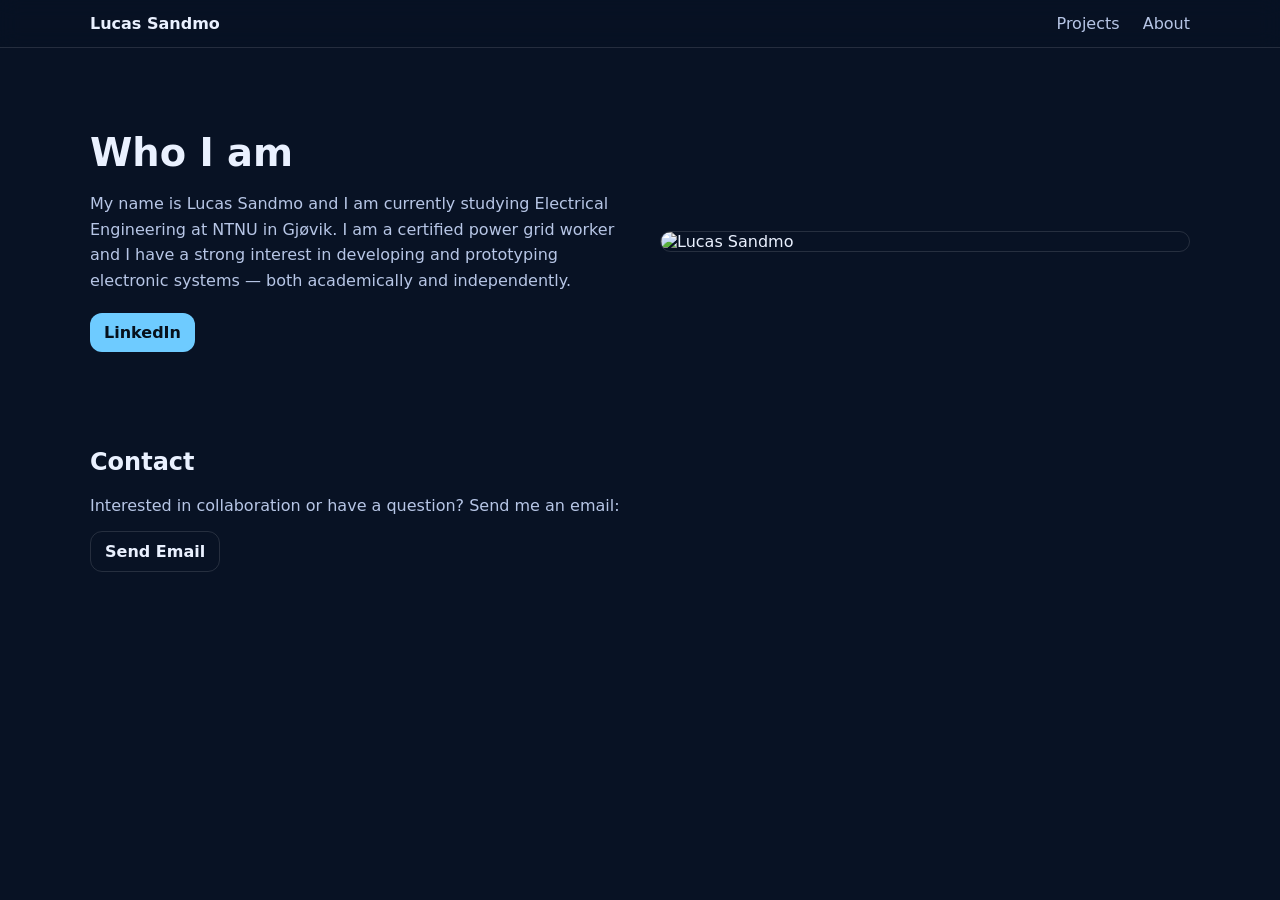
==== about.html @ 6d799c82 "Add about.html with personal information and contact" ====
<!doctype html>
<html lang="no">
<head>
  <meta charset="utf-8" />
  <meta name="viewport" content="width=device-width, initial-scale=1" />
  <title>About – Lucas Sandmo</title>
  <link rel="stylesheet" href="/styles.css" />
</head>
<body>

<header class="topbar">
  <div class="container topbar-inner">
    <a class="brand" href="/">Lucas Sandmo</a>
    <nav class="nav">
      <a href="/#projects">Projects</a>
      <a href="/about.html">About</a>
    </nav>
  </div>
</header>

<main style="padding-top:84px">

  <section class="section">
    <div class="container" style="display:grid;grid-template-columns:1fr 1fr;gap:40px;align-items:center">

      <div>
        <h1 style="font-size:clamp(30px,3vw,44px);margin:0 0 12px">Who I am</h1>

        <p style="color:var(--muted);line-height:1.6">
          My name is Lucas Sandmo and I am currently studying Electrical Engineering at NTNU in Gjøvik.
          I am a certified power grid worker and I have a strong interest in developing and prototyping
          electronic systems — both academically and independently.
        </p>

        <div style="margin-top:20px">
          <a class="btn" href="https://www.linkedin.com" target="_blank">LinkedIn</a>
        </div>
      </div>

      <div style="border-radius:26px;overflow:hidden;border:1px solid var(--border)">
        <img src="/assets/img/profile.jpg" alt="Lucas Sandmo"
             style="width:100%;display:block;object-fit:cover;max-height:500px">
      </div>

    </div>
  </section>

  <section class="section">
    <div class="container">
      <h2>Contact</h2>

      <p style="color:var(--muted)">
        Interested in collaboration or have a question? Send me an email:
      </p>

      <p style="margin-top:10px">
        <a class="btn btn-outline" href="mailto:your@email.com">
          Send Email
        </a>
      </p>
    </div>
  </section>

</main>

</body>
</html>
---- styles.css ----
:root{
  --bg:#081224;
  --text:#eaf1ff;
  --muted:#b7c6e6;
  --accent:#6ecbff;
  --card:#0f2144;
  --border: rgba(255,255,255,.12);
}

*{box-sizing:border-box}
body{
  margin:0;
  font-family:system-ui,-apple-system,Segoe UI,Roboto,Arial,sans-serif;
  background: var(--bg);
  color:var(--text);
}

/* topbar */
.topbar{
  position:fixed;
  top:0; left:0; right:0;
  z-index:50;
  background: rgba(8,18,36,.35);
  backdrop-filter: blur(10px);
  border-bottom:1px solid var(--border);
}
.container{width:min(1100px,92%);margin:0 auto}
.topbar-inner{
  display:flex; align-items:center; justify-content:space-between;
  padding:14px 0;
}
.brand{color:var(--text);text-decoration:none;font-weight:700}
.nav a{
  color:var(--muted);
  text-decoration:none;
  margin-left:18px;
}
.nav a:hover{color:var(--text)}

/* hero */
.hero{
  position:relative;
  height: 72vh;
  min-height: 520px;
  overflow:hidden;
  padding-top:64px; /* space for fixed topbar */
}
.hero-video{
  position:absolute; inset:0;
  width:100%; height:100%;
  object-fit:cover;
  filter: saturate(1.1) contrast(1.05);
}
.hero-overlay{
  position:absolute; inset:0;
  background: radial-gradient(900px 600px at 30% 25%, rgba(110,203,255,.28), transparent 60%),
              linear-gradient(to bottom, rgba(0,0,0,.15), rgba(8,18,36,.95));
}
.hero-content{
  position:relative;
  padding: 90px 0 0;
  max-width: 70ch;
}
.hero h1{font-size:clamp(32px,4vw,54px);margin:0 0 12px}
.hero p{margin:0 0 22px;color:var(--muted);font-size:1.05rem}
.hero-actions{display:flex;gap:12px;flex-wrap:wrap}
.btn{
  display:inline-block;
  padding:10px 14px;
  border-radius:12px;
  background:var(--accent);
  color:#06101b;
  font-weight:800;
  text-decoration:none;
}
.btn-outline{
  background:transparent;
  border:1px solid var(--border);
  color:var(--text);
}

/* sections */
.section{padding: 46px 0 30px}
.section-title{
  margin:0 0 18px;
  font-size: clamp(22px, 2.4vw, 34px);
}

/* cards */
.cards{
  display:grid;
  grid-template-columns: repeat(3, 1fr);
  gap:18px;
}
.card{
  display:block;
  position:relative;
  border-radius:26px;
  overflow:hidden;
  border:1px solid var(--border);
  background: rgba(15,33,68,.55);
  text-decoration:none;
  transform: translateY(0);
  transition: transform .18s ease, border-color .18s ease;
}
.card:hover{
  transform: translateY(-4px);
  border-color: rgba(110,203,255,.45);
}
.card img{
  width:100%;
  height: 320px;
  object-fit: cover;
  display:block;
  filter: brightness(.95);
}
.card-label{
  position:absolute;
  left:16px;
  right:16px;
  bottom:16px;
  padding:12px 14px;
  border-radius:16px;
  background: rgba(8,18,36,.65);
  border: 1px solid rgba(255,255,255,.14);
  color: var(--text);
  font-weight:800;
  text-align:center;
}

/* footer */
.footer{
  border-top:1px solid var(--border);
  padding:18px 0 28px;
  color:var(--muted);
}

@media (max-width: 900px){
  .cards{grid-template-columns:1fr}
  .card img{height:260px}
  .hero{min-height: 480px}
}
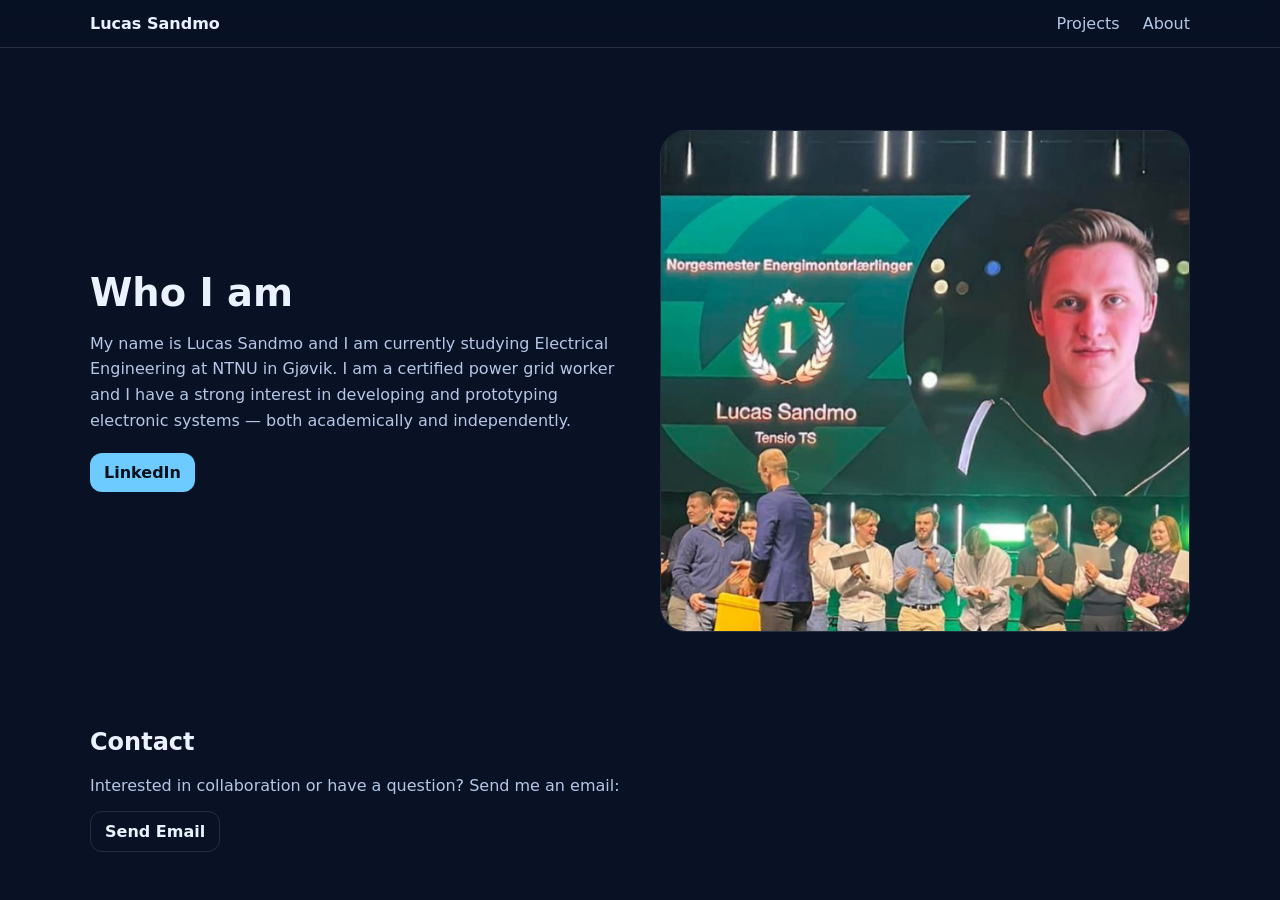
==== commit 6b99ff5a: "Update LinkedIn and email links in about.html" ====
--- a/about.html
+++ b/about.html
@@ -33,7 +33,7 @@
         </p>
 
         <div style="margin-top:20px">
-          <a class="btn" href="https://www.linkedin.com" target="_blank">LinkedIn</a>
+          <a class="btn" href="https://www.linkedin.com/in/lucas-sandmo-77a33b2a3/" target="_blank">LinkedIn</a>
         </div>
       </div>
 
@@ -54,7 +54,7 @@
       </p>
 
       <p style="margin-top:10px">
-        <a class="btn btn-outline" href="mailto:your@email.com">
+        <a class="btn btn-outline" href="mailto:lucassandmo04@gmail.com">
           Send Email
         </a>
       </p>
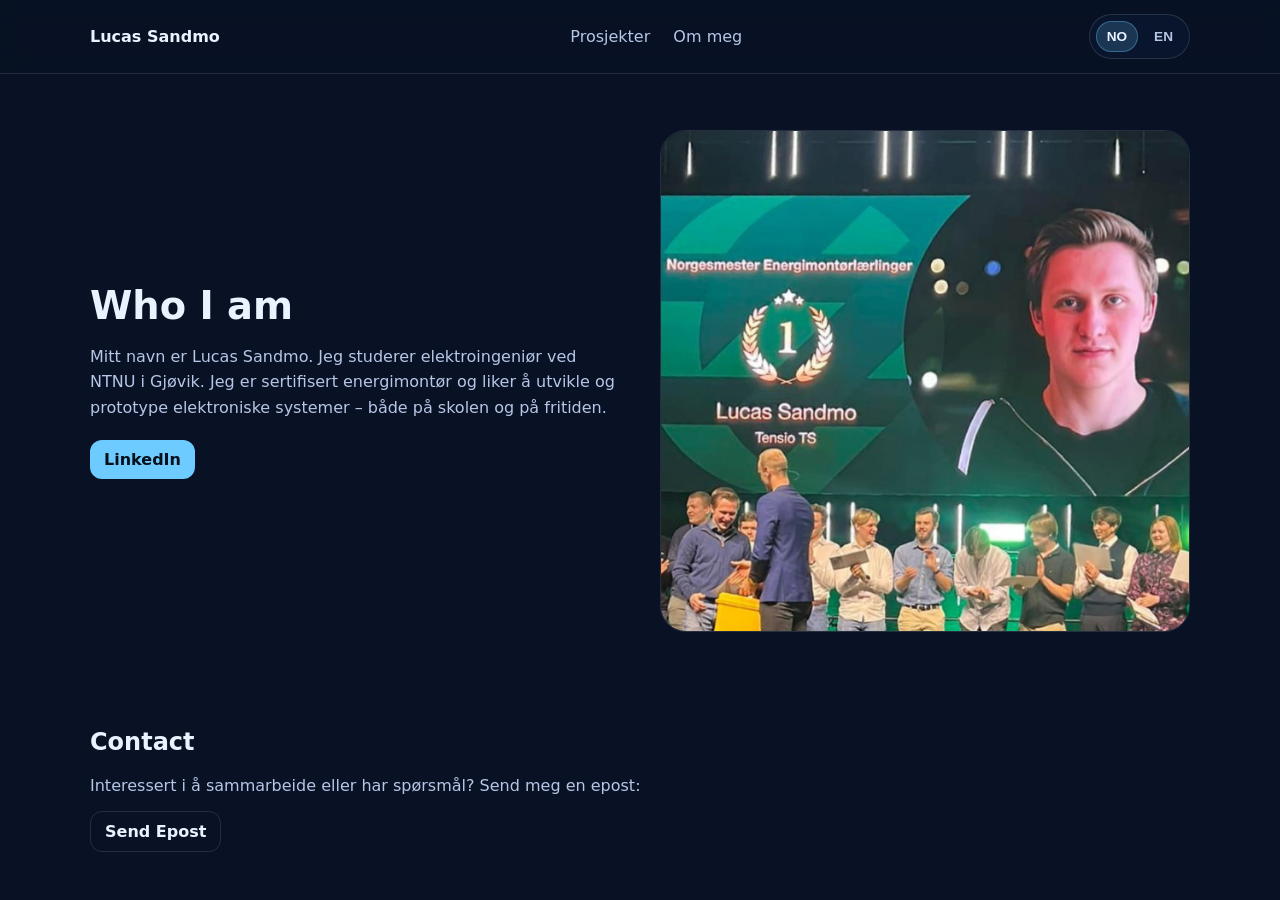
==== commit 0c5d13e9: "Add multilingual support to about.html" ====
--- a/about.html
+++ b/about.html
@@ -3,7 +3,7 @@
 <head>
   <meta charset="utf-8" />
   <meta name="viewport" content="width=device-width, initial-scale=1" />
-  <title>About – Lucas Sandmo</title>
+  <title data-no="Om meg – Lucas Sandmo" data-en="About me – Lucas Sandmo"></title>
   <link rel="stylesheet" href="/styles.css" />
 </head>
 <body>
@@ -12,9 +12,14 @@
   <div class="container topbar-inner">
     <a class="brand" href="/">Lucas Sandmo</a>
     <nav class="nav">
-      <a href="/#projects">Projects</a>
-      <a href="/about.html">About</a>
+      <a href="/#projects" data-no="Prosjekter" data-en="Projects"></a>
+      <a href="/about.html" data-no="Om meg" data-en="About me"></a>
     </nav>
+
+    <div class="lang-switch" role="group" aria-label="Language switch">
+      <button class="lang-btn" type="button" data-lang="no">NO</button>
+      <button class="lang-btn" type="button" data-lang="en">EN</button>
+    </div>
   </div>
 </header>
 
@@ -26,10 +31,9 @@
       <div>
         <h1 style="font-size:clamp(30px,3vw,44px);margin:0 0 12px">Who I am</h1>
 
-        <p style="color:var(--muted);line-height:1.6">
-          My name is Lucas Sandmo and I am currently studying Electrical Engineering at NTNU in Gjøvik.
-          I am a certified power grid worker and I have a strong interest in developing and prototyping
-          electronic systems — both academically and independently.
+        <p style="color:var(--muted);line-height:1.6"
+           data-no="Mitt navn er Lucas Sandmo. Jeg studerer elektroingeniør ved NTNU i Gjøvik. Jeg er sertifisert energimontør og liker å utvikle og prototype elektroniske systemer – både på skolen og på fritiden."
+           data-en="My name is Lucas Sandmo and I am currently studying Electrical Engineering at NTNU in Gjøvik. I am a certified power grid worker and I have a strong interest in developing and prototyping electronic systems — both academically and independently.">
         </p>
 
         <div style="margin-top:20px">
@@ -49,13 +53,15 @@
     <div class="container">
       <h2>Contact</h2>
 
-      <p style="color:var(--muted)">
-        Interested in collaboration or have a question? Send me an email:
+      <p style="color:var(--muted)
+        "data-no="Interessert i å sammarbeide eller har spørsmål? Send meg en epost:"
+        data-en="Interested in collaboration or have a question? Send me an email:">
       </p>
 
       <p style="margin-top:10px">
-        <a class="btn btn-outline" href="mailto:lucassandmo04@gmail.com">
-          Send Email
+        <a class="btn btn-outline" href="mailto:lucassandmo04@gmail.com"
+          data-no="Send Epost"
+          data-en="Send Email">
         </a>
       </p>
     </div>
@@ -63,5 +69,7 @@
 
 </main>
 
+  <script src="/lang.js"></script>
+  
 </body>
 </html>
--- a/styles.css
+++ b/styles.css
@@ -110,9 +110,10 @@
 .card img{
   width:100%;
   height: 320px;
-  object-fit: cover;
+  object-fit: contain;
   display:block;
   filter: brightness(.95);
+  background: rgba(15,33,68,0.35);
 }
 .card-label{
   position:absolute;
@@ -140,3 +141,94 @@
   .card img{height:260px}
   .hero{min-height: 480px}
 }
+
+/* for nice back link */
+
+.back-link {
+  display: inline-flex;
+  align-items: center;
+  gap: 8px;
+  padding: 8px 14px;
+  border-radius: 999px;
+  border: 1px solid var(--border);
+  color: var(--muted);
+  text-decoration: none;
+  font-size: 0.9rem;
+  transition: all 0.2s ease;
+  background: rgba(15,33,68,0.35);
+}
+
+.back-link:hover {
+  color: var(--text);
+  border-color: rgba(110,203,255,.5);
+  transform: translateX(-2px);
+}
+
+/* for not cutting standing pictures */
+.gallery {
+  margin-top: 18px;
+  display: grid;
+  grid-template-columns: repeat(3, 1fr);
+  gap: 14px;
+}
+
+.gallery-item {
+  border-radius: 18px;
+  overflow: hidden;
+  border: 1px solid var(--border);
+  background: rgba(15,33,68,0.35);
+  display: grid;
+  place-items: center;
+}
+
+.gallery-item img {
+  width: 100%;
+  height: 240px;
+  object-fit: contain;
+  display: block;
+  background: rgba(15,33,68,0.35);
+}
+
+@media (max-width: 900px) {
+  .gallery { grid-template-columns: 1fr; }
+  .gallery-item img { height: 260px; }
+}
+
+
+.project-hero-image {
+  width: 100%;
+  max-height: 540px;
+  object-fit: contain;   /* viktig */
+  display: block;
+  background: rgba(15,33,68,0.35);
+}
+
+
+
+/* NO/EN style */
+.lang-switch{
+  display: inline-flex;
+  gap: 6px;
+  padding: 6px;
+  border-radius: 999px;
+  border: 1px solid var(--border);
+  background: rgba(15,33,68,0.35);
+  margin-left: 14px;
+}
+
+.lang-btn{
+  border: 0;
+  cursor: pointer;
+  padding: 7px 10px;
+  border-radius: 999px;
+  background: transparent;
+  color: var(--muted);
+  font-weight: 800;
+  font-size: 0.85rem;
+}
+
+.lang-btn.active{
+  background: rgba(110,203,255,.18);
+  color: var(--text);
+  border: 1px solid rgba(110,203,255,.35);
+}
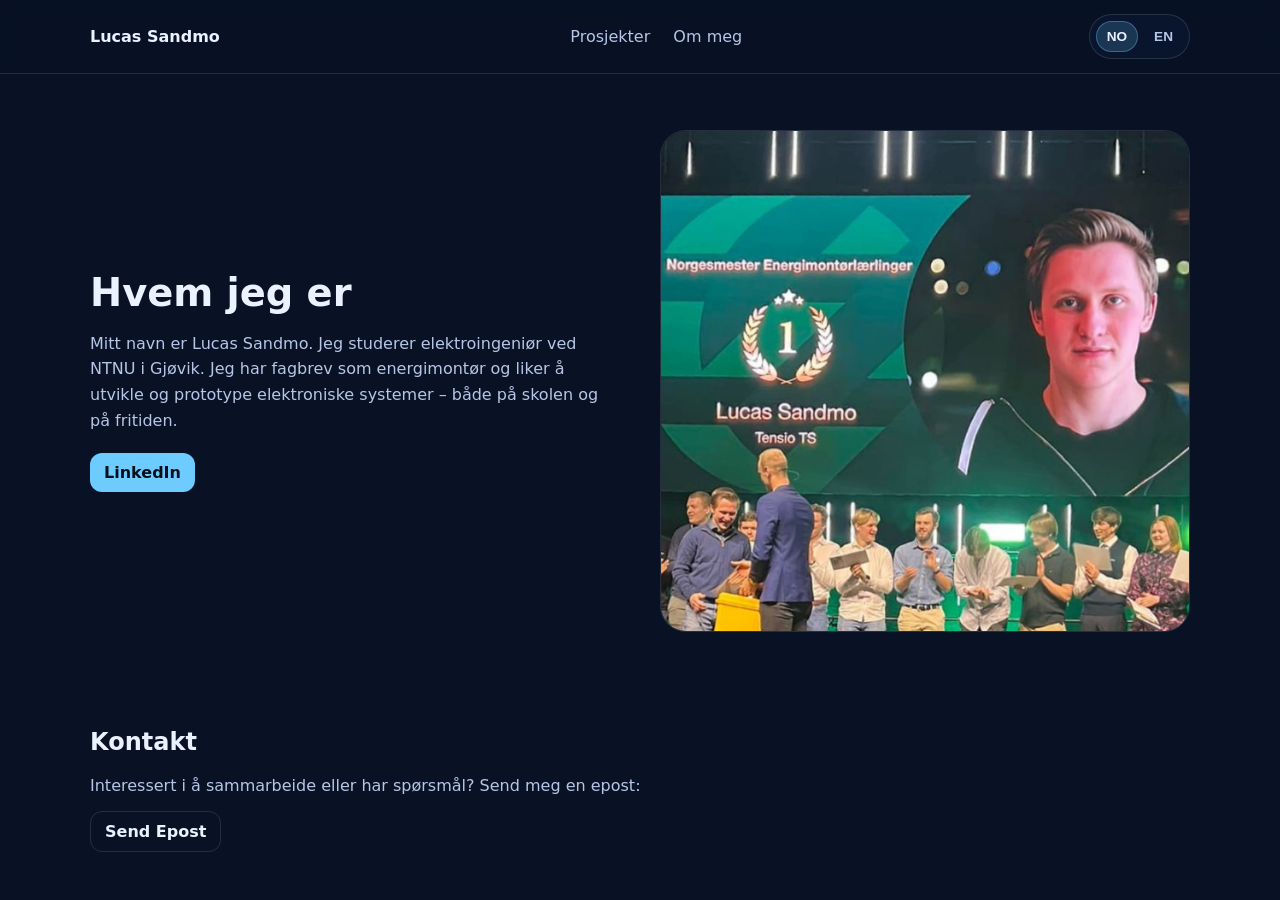
==== commit d2bbe1eb: "Add multilingual support to about.html Updated headings and paragraph content to include multilingua" ====
--- a/about.html
+++ b/about.html
@@ -29,10 +29,13 @@
     <div class="container" style="display:grid;grid-template-columns:1fr 1fr;gap:40px;align-items:center">
 
       <div>
-        <h1 style="font-size:clamp(30px,3vw,44px);margin:0 0 12px">Who I am</h1>
+        <h1 style="font-size:clamp(30px,3vw,44px);margin:0 0 12px"
+          data-no="Hvem jeg er"
+          data-en="Who I am">
+        </h1>
 
         <p style="color:var(--muted);line-height:1.6"
-           data-no="Mitt navn er Lucas Sandmo. Jeg studerer elektroingeniør ved NTNU i Gjøvik. Jeg er sertifisert energimontør og liker å utvikle og prototype elektroniske systemer – både på skolen og på fritiden."
+           data-no="Mitt navn er Lucas Sandmo. Jeg studerer elektroingeniør ved NTNU i Gjøvik. Jeg har fagbrev som energimontør og liker å utvikle og prototype elektroniske systemer – både på skolen og på fritiden."
            data-en="My name is Lucas Sandmo and I am currently studying Electrical Engineering at NTNU in Gjøvik. I am a certified power grid worker and I have a strong interest in developing and prototyping electronic systems — both academically and independently.">
         </p>
 
@@ -51,7 +54,8 @@
 
   <section class="section">
     <div class="container">
-      <h2>Contact</h2>
+      <h2 data-no="Kontakt"
+        data-en="Contact"></h2>
 
       <p style="color:var(--muted)
         "data-no="Interessert i å sammarbeide eller har spørsmål? Send meg en epost:"
